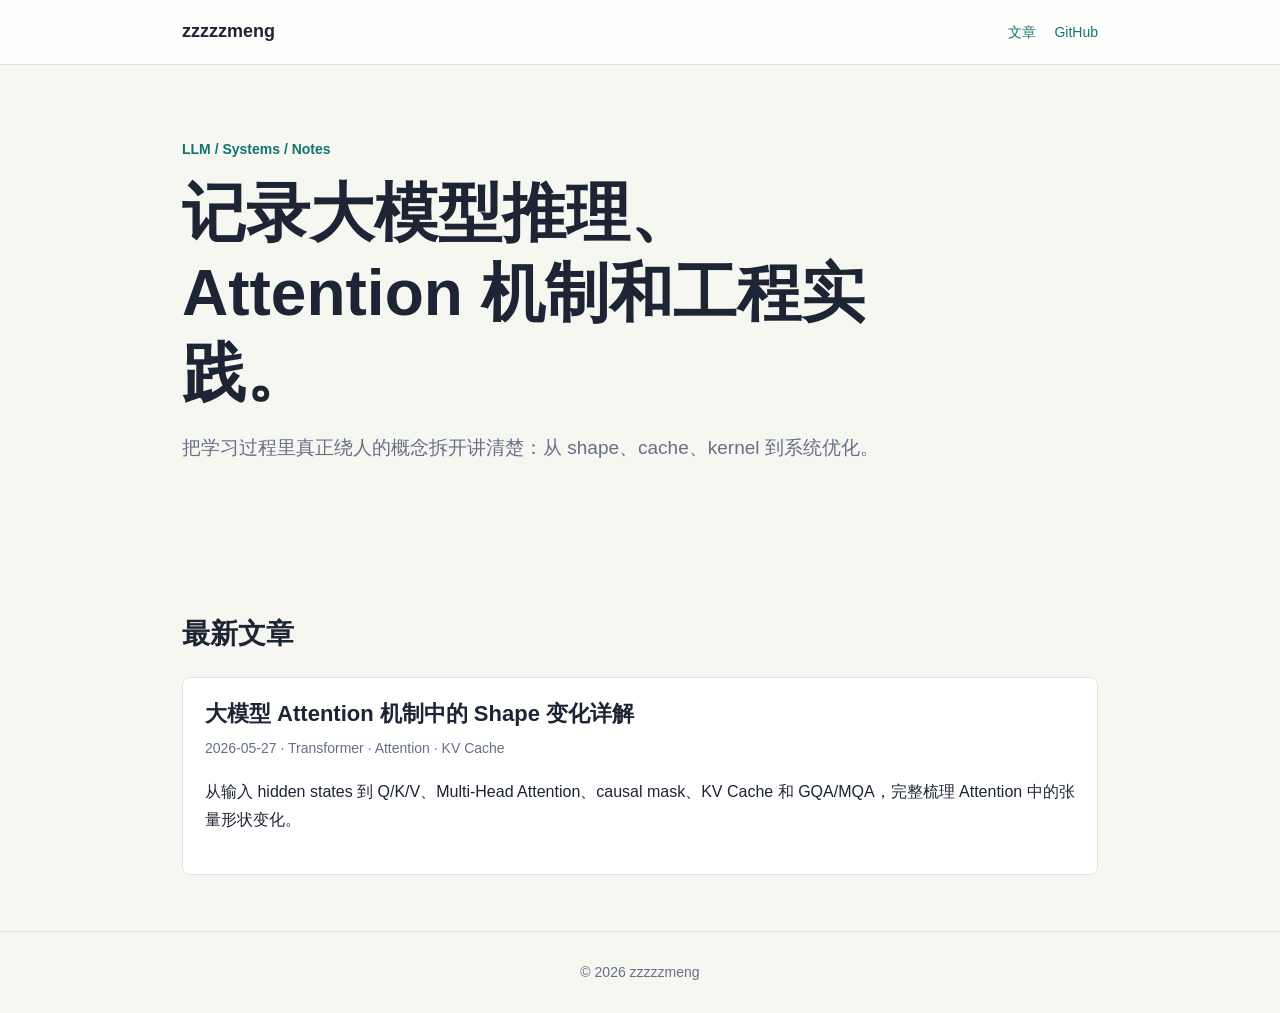
==== index.html @ f0688901 "Set up GitHub Pages blog" ====
<!doctype html>
<html lang="zh-CN">
  <head>
    <meta charset="utf-8">
    <meta name="viewport" content="width=device-width, initial-scale=1">
    <title>zzzzzmeng 的技术博客</title>
    <meta name="description" content="记录大模型、推理系统与工程实践。">
    <link rel="stylesheet" href="./assets/style.css">
  </head>
  <body>
    <header class="site-header">
      <nav class="nav" aria-label="主导航">
        <a class="brand" href="./">zzzzzmeng</a>
        <div class="nav-links">
          <a href="./">文章</a>
          <a href="https://github.com/zzzzzmeng">GitHub</a>
        </div>
      </nav>
    </header>

    <main>
      <section class="hero">
        <p class="eyebrow">LLM / Systems / Notes</p>
        <h1>记录大模型推理、Attention 机制和工程实践。</h1>
        <p class="lead">把学习过程里真正绕人的概念拆开讲清楚：从 shape、cache、kernel 到系统优化。</p>
      </section>

      <section class="container" aria-labelledby="posts-title">
        <h2 id="posts-title">最新文章</h2>
        <div class="post-list">
          <a class="post-card" href="./posts/attention-shape.html">
            <h2>大模型 Attention 机制中的 Shape 变化详解</h2>
            <p class="meta">2026-05-27 · Transformer · Attention · KV Cache</p>
            <p>从输入 hidden states 到 Q/K/V、Multi-Head Attention、causal mask、KV Cache 和 GQA/MQA，完整梳理 Attention 中的张量形状变化。</p>
          </a>
        </div>
      </section>
    </main>

    <footer class="site-footer">
      <span>© 2026 zzzzzmeng</span>
    </footer>
  </body>
</html>
---- assets/style.css ----
:root {
  color-scheme: light;
  --bg: #f7f7f2;
  --panel: #ffffff;
  --text: #1d2433;
  --muted: #667085;
  --line: #dde3ea;
  --accent: #0f766e;
  --accent-strong: #115e59;
  --code-bg: #18202b;
  --code-text: #e8eef7;
}

* {
  box-sizing: border-box;
}

html {
  scroll-behavior: smooth;
}

body {
  margin: 0;
  background: var(--bg);
  color: var(--text);
  font-family: -apple-system, BlinkMacSystemFont, "Segoe UI", "Microsoft YaHei", sans-serif;
  line-height: 1.75;
}

a {
  color: var(--accent);
  text-decoration: none;
}

a:hover {
  color: var(--accent-strong);
  text-decoration: underline;
}

.site-header {
  border-bottom: 1px solid var(--line);
  background: rgba(255, 255, 255, 0.86);
  backdrop-filter: blur(16px);
  position: sticky;
  top: 0;
  z-index: 10;
}

.nav {
  max-width: 960px;
  margin: 0 auto;
  padding: 16px 22px;
  display: flex;
  align-items: center;
  justify-content: space-between;
  gap: 16px;
}

.brand {
  color: var(--text);
  font-size: 18px;
  font-weight: 750;
}

.nav-links {
  display: flex;
  gap: 18px;
  font-size: 14px;
}

.hero,
.container {
  max-width: 960px;
  margin: 0 auto;
  padding: 56px 22px;
}

.hero {
  padding-top: 72px;
  padding-bottom: 36px;
}

.eyebrow {
  margin: 0 0 12px;
  color: var(--accent);
  font-size: 14px;
  font-weight: 700;
}

h1,
h2,
h3 {
  line-height: 1.25;
  margin: 0 0 18px;
}

h1 {
  max-width: 760px;
  font-size: clamp(34px, 6vw, 64px);
}

h2 {
  margin-top: 42px;
  font-size: 28px;
}

h3 {
  margin-top: 28px;
  font-size: 21px;
}

p {
  margin: 0 0 18px;
}

.lead {
  max-width: 720px;
  color: var(--muted);
  font-size: 19px;
}

.post-list {
  display: grid;
  gap: 18px;
  margin-top: 26px;
}

.post-card {
  display: block;
  border: 1px solid var(--line);
  border-radius: 8px;
  background: var(--panel);
  padding: 22px;
  color: var(--text);
}

.post-card:hover {
  text-decoration: none;
  border-color: rgba(15, 118, 110, 0.45);
}

.post-card h2 {
  margin: 0 0 8px;
  font-size: 22px;
}

.meta {
  color: var(--muted);
  font-size: 14px;
}

.article {
  max-width: 860px;
  margin: 0 auto;
  padding: 52px 22px 72px;
}

.article-header {
  margin-bottom: 34px;
}

.article h1 {
  font-size: clamp(32px, 5vw, 52px);
}

pre {
  overflow-x: auto;
  border-radius: 8px;
  background: var(--code-bg);
  color: var(--code-text);
  padding: 18px;
  font-size: 14px;
  line-height: 1.65;
}

code {
  font-family: "SFMono-Regular", Consolas, "Liberation Mono", monospace;
}

p code,
li code {
  border-radius: 5px;
  background: #e9eef3;
  padding: 2px 6px;
  color: #18324a;
}

blockquote {
  margin: 24px 0;
  border-left: 4px solid var(--accent);
  padding-left: 18px;
  color: var(--muted);
}

.site-footer {
  border-top: 1px solid var(--line);
  padding: 28px 22px;
  color: var(--muted);
  text-align: center;
  font-size: 14px;
}

@media (max-width: 640px) {
  .nav {
    align-items: flex-start;
    flex-direction: column;
  }

  .hero,
  .container,
  .article {
    padding-left: 18px;
    padding-right: 18px;
  }
}
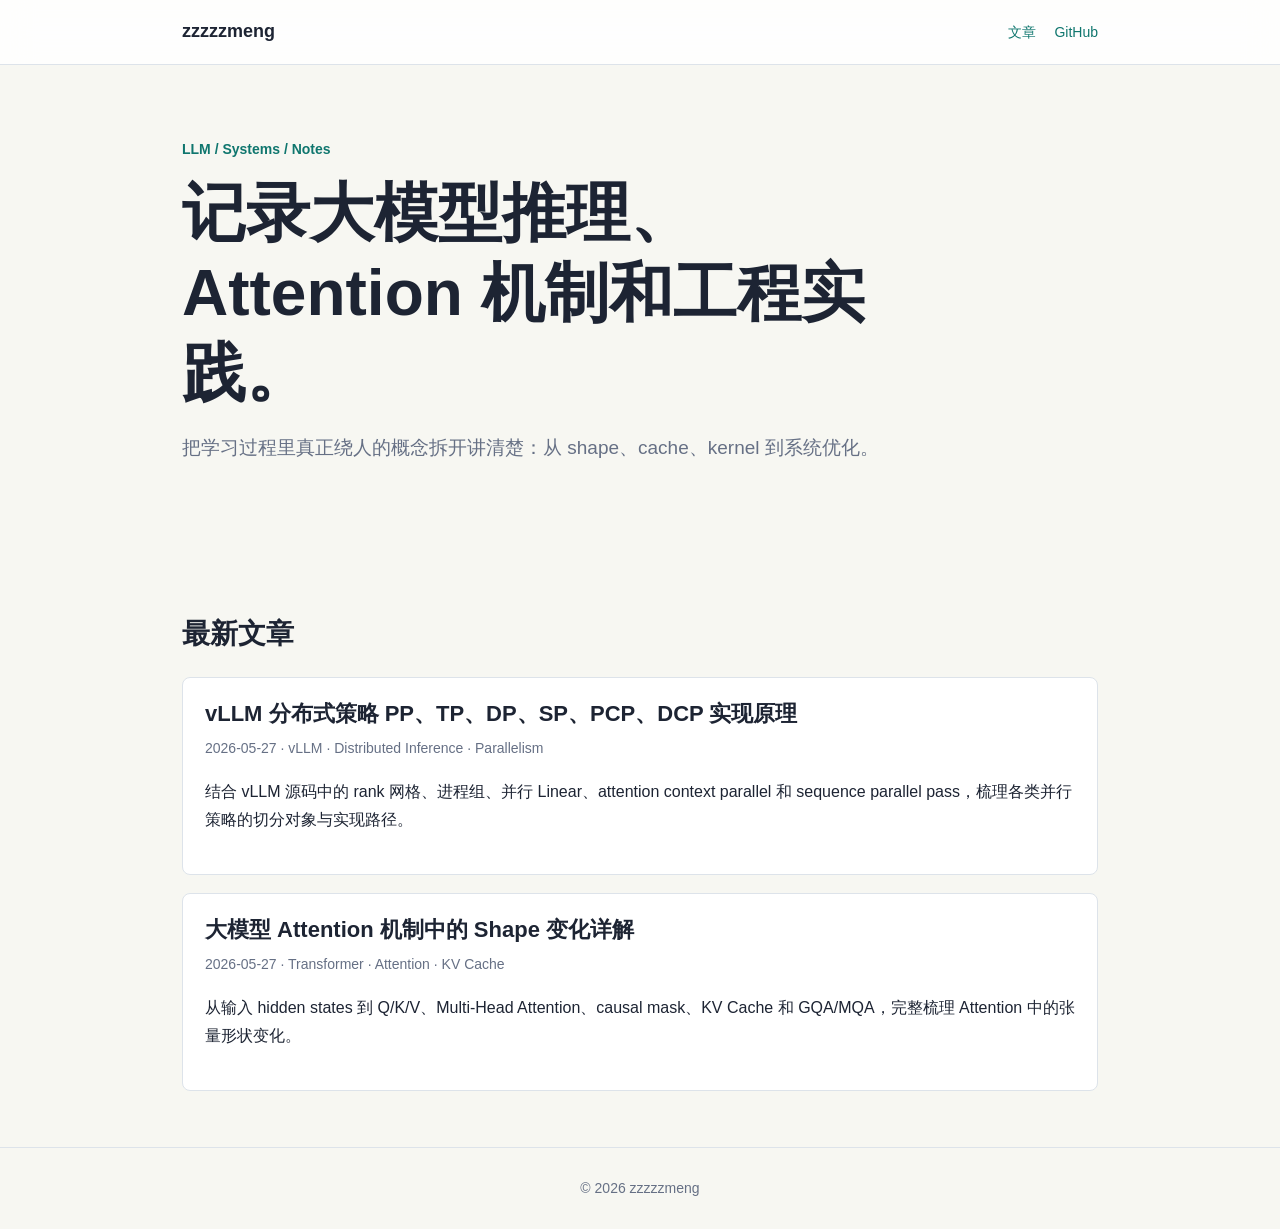
==== commit f89cc14e: "Add vLLM distributed parallelism post" ====
--- a/index.html
+++ b/index.html
@@ -28,6 +28,11 @@
       <section class="container" aria-labelledby="posts-title">
         <h2 id="posts-title">最新文章</h2>
         <div class="post-list">
+          <a class="post-card" href="./posts/vllm-distributed-parallelism.html">
+            <h2>vLLM 分布式策略 PP、TP、DP、SP、PCP、DCP 实现原理</h2>
+            <p class="meta">2026-05-27 · vLLM · Distributed Inference · Parallelism</p>
+            <p>结合 vLLM 源码中的 rank 网格、进程组、并行 Linear、attention context parallel 和 sequence parallel pass，梳理各类并行策略的切分对象与实现路径。</p>
+          </a>
           <a class="post-card" href="./posts/attention-shape.html">
             <h2>大模型 Attention 机制中的 Shape 变化详解</h2>
             <p class="meta">2026-05-27 · Transformer · Attention · KV Cache</p>
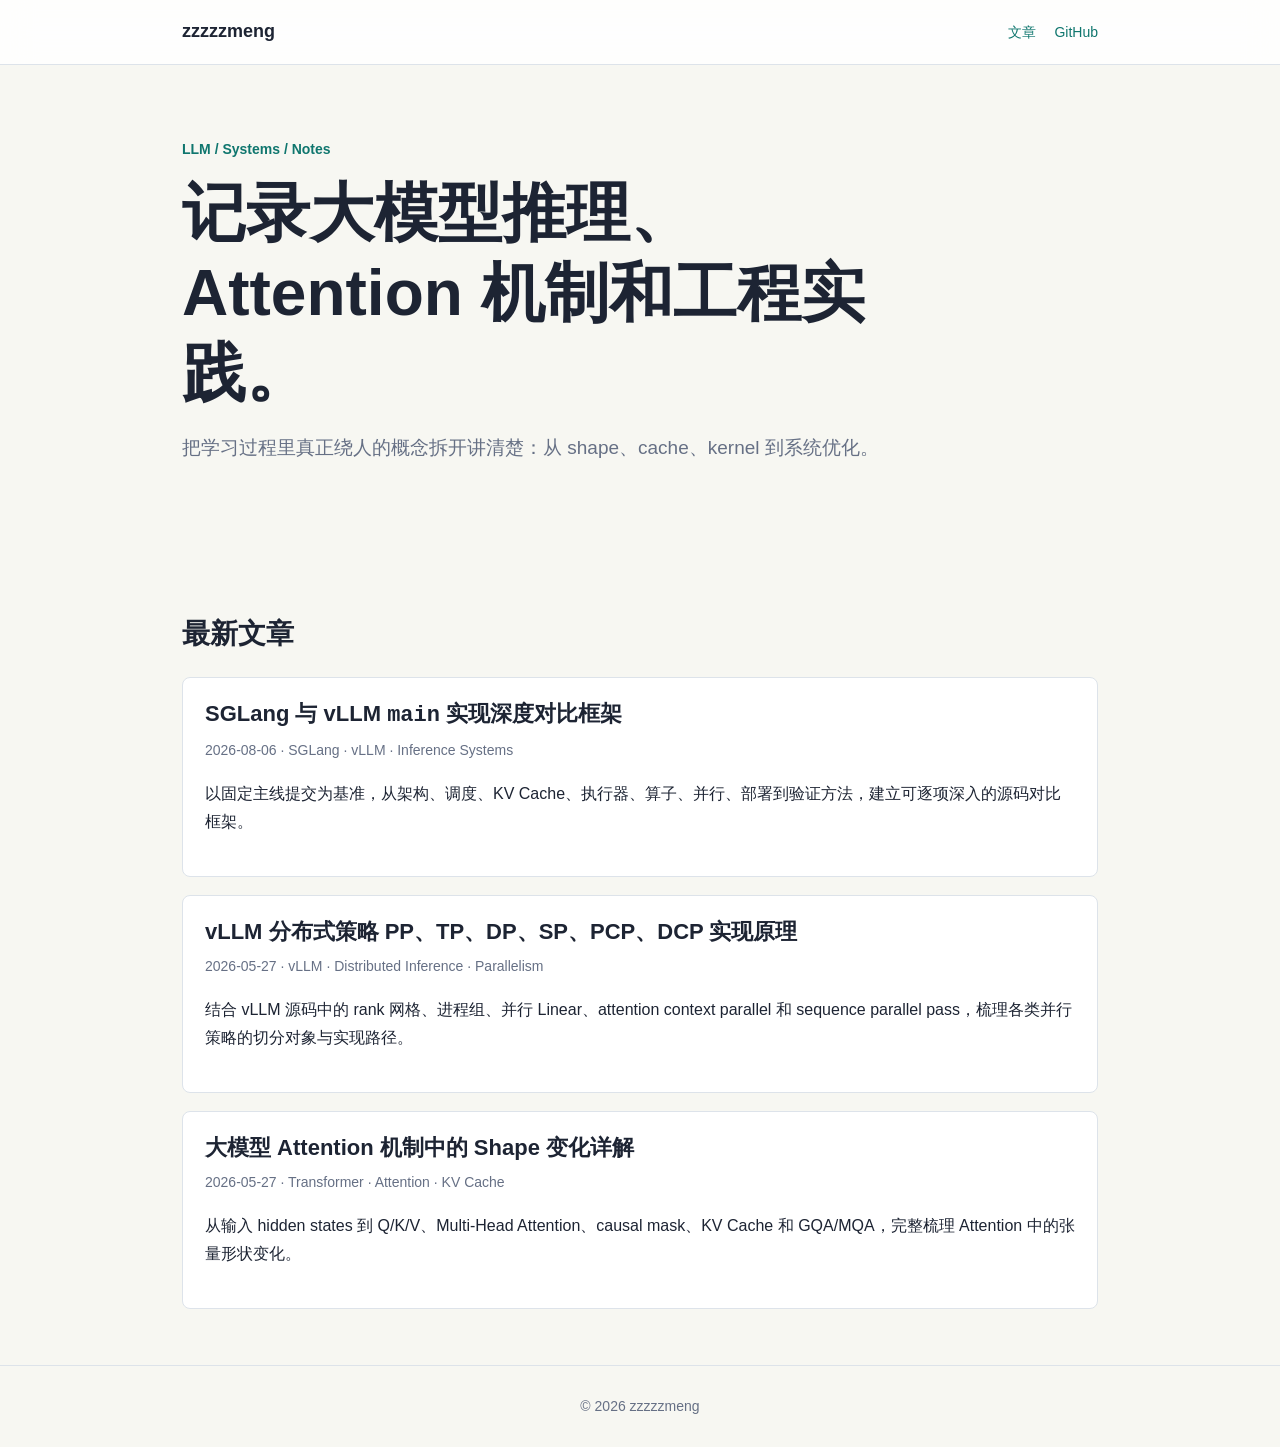
==== commit 0869d4d1: "Add SGLang vs vLLM comparison framework" ====
--- a/index.html
+++ b/index.html
@@ -28,6 +28,11 @@
       <section class="container" aria-labelledby="posts-title">
         <h2 id="posts-title">最新文章</h2>
         <div class="post-list">
+          <a class="post-card" href="./posts/sglang-vs-vllm-main-comparison-framework.html">
+            <h2>SGLang 与 vLLM <code>main</code> 实现深度对比框架</h2>
+            <p class="meta">2026-08-06 · SGLang · vLLM · Inference Systems</p>
+            <p>以固定主线提交为基准，从架构、调度、KV Cache、执行器、算子、并行、部署到验证方法，建立可逐项深入的源码对比框架。</p>
+          </a>
           <a class="post-card" href="./posts/vllm-distributed-parallelism.html">
             <h2>vLLM 分布式策略 PP、TP、DP、SP、PCP、DCP 实现原理</h2>
             <p class="meta">2026-05-27 · vLLM · Distributed Inference · Parallelism</p>
--- a/assets/style.css
+++ b/assets/style.css
@@ -155,6 +155,14 @@
   padding: 52px 22px 72px;
 }
 
+.article-wide {
+  max-width: 1120px;
+}
+
+.article article {
+  min-width: 0;
+}
+
 .article-header {
   margin-bottom: 34px;
 }
@@ -183,6 +191,47 @@
   background: #e9eef3;
   padding: 2px 6px;
   color: #18324a;
+  overflow-wrap: anywhere;
+  word-break: break-word;
+}
+
+table {
+  display: block;
+  width: 100%;
+  margin: 24px 0 30px;
+  overflow-x: auto;
+  border-collapse: collapse;
+  white-space: normal;
+}
+
+th,
+td {
+  min-width: 130px;
+  border: 1px solid var(--line);
+  padding: 10px 12px;
+  text-align: left;
+  vertical-align: top;
+}
+
+th {
+  background: #edf3f2;
+}
+
+ul,
+ol {
+  padding-left: 1.5rem;
+}
+
+li {
+  margin-bottom: 8px;
+}
+
+.task-list-item {
+  list-style: none;
+}
+
+.task-list-item input {
+  margin: 0 8px 0 -1.35rem;
 }
 
 blockquote {
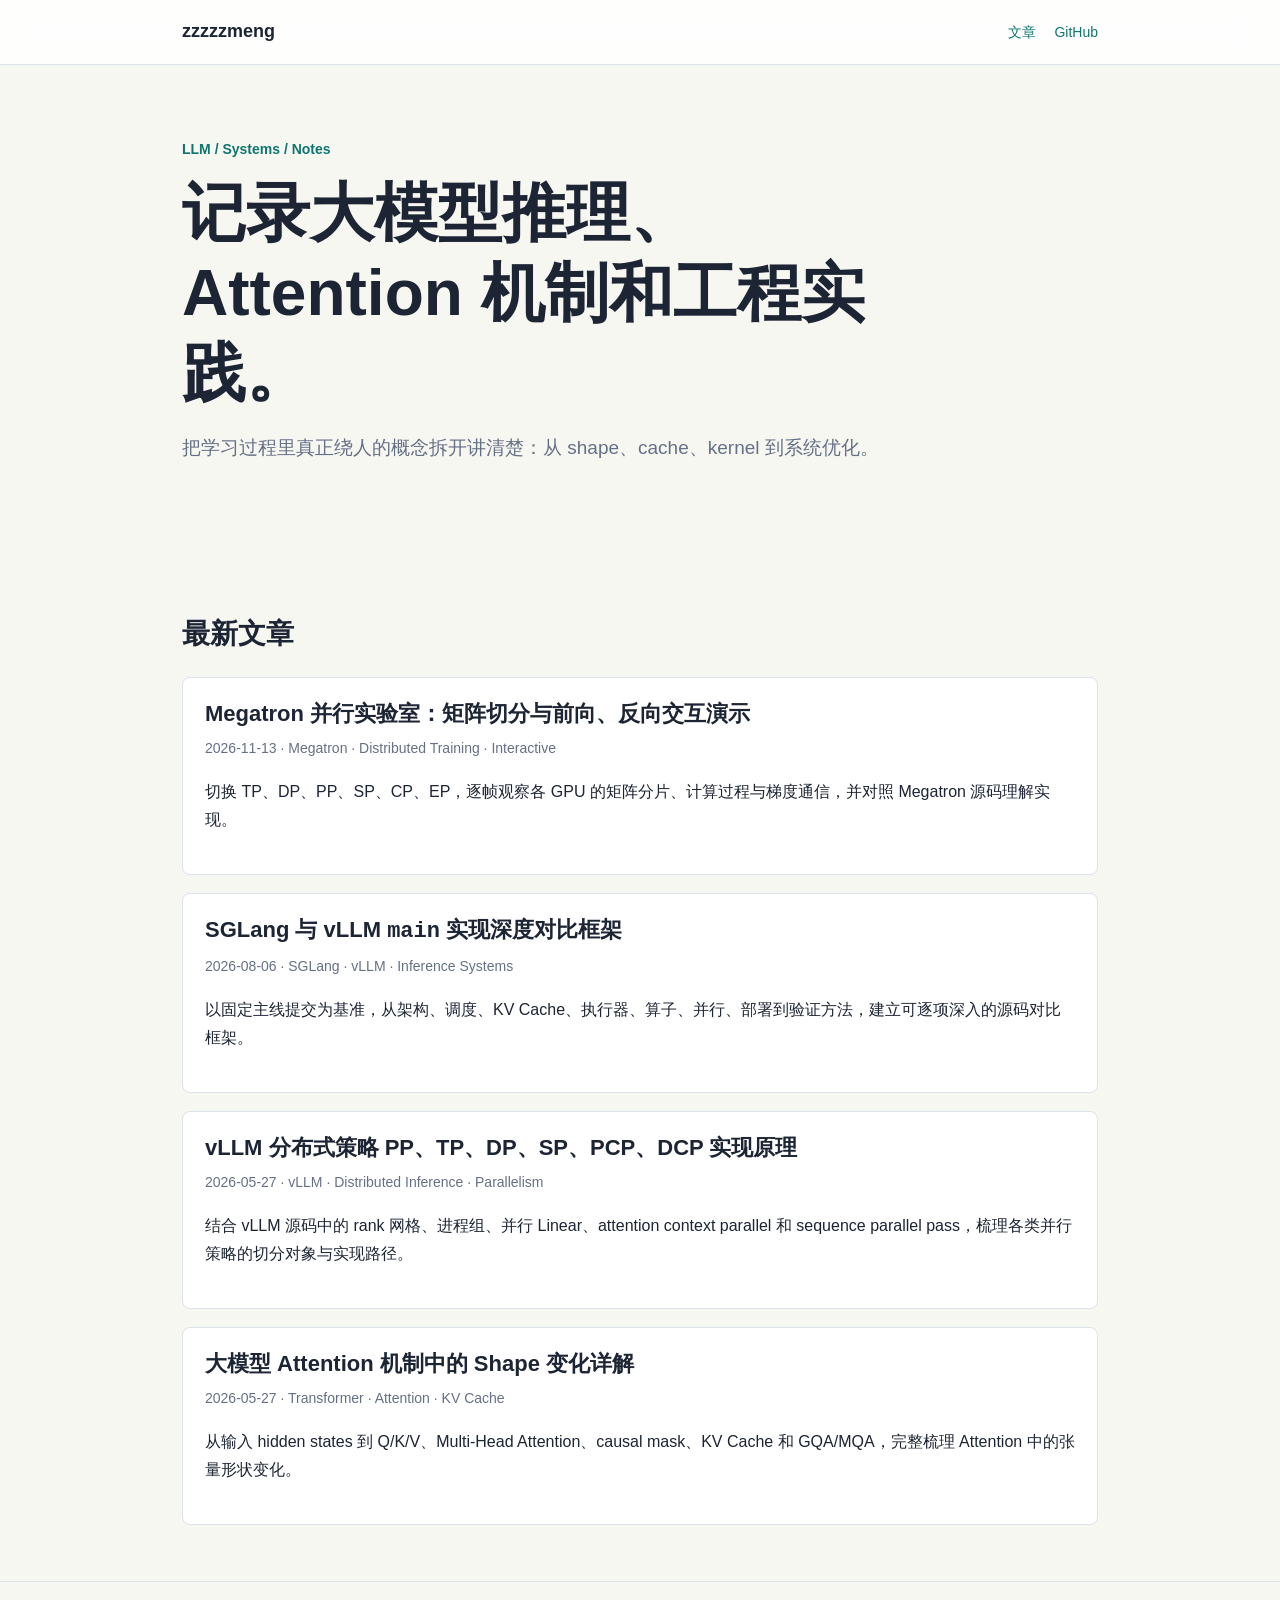
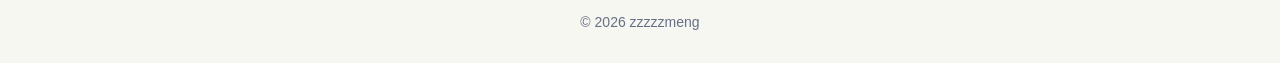
==== commit 7a26d820: "Add interactive Megatron parallelism lab" ====
--- a/index.html
+++ b/index.html
@@ -28,6 +28,11 @@
       <section class="container" aria-labelledby="posts-title">
         <h2 id="posts-title">最新文章</h2>
         <div class="post-list">
+          <a class="post-card" href="./megatron-parallel-lab/">
+            <h2>Megatron 并行实验室：矩阵切分与前向、反向交互演示</h2>
+            <p class="meta">2026-11-13 · Megatron · Distributed Training · Interactive</p>
+            <p>切换 TP、DP、PP、SP、CP、EP，逐帧观察各 GPU 的矩阵分片、计算过程与梯度通信，并对照 Megatron 源码理解实现。</p>
+          </a>
           <a class="post-card" href="./posts/sglang-vs-vllm-main-comparison-framework.html">
             <h2>SGLang 与 vLLM <code>main</code> 实现深度对比框架</h2>
             <p class="meta">2026-08-06 · SGLang · vLLM · Inference Systems</p>
